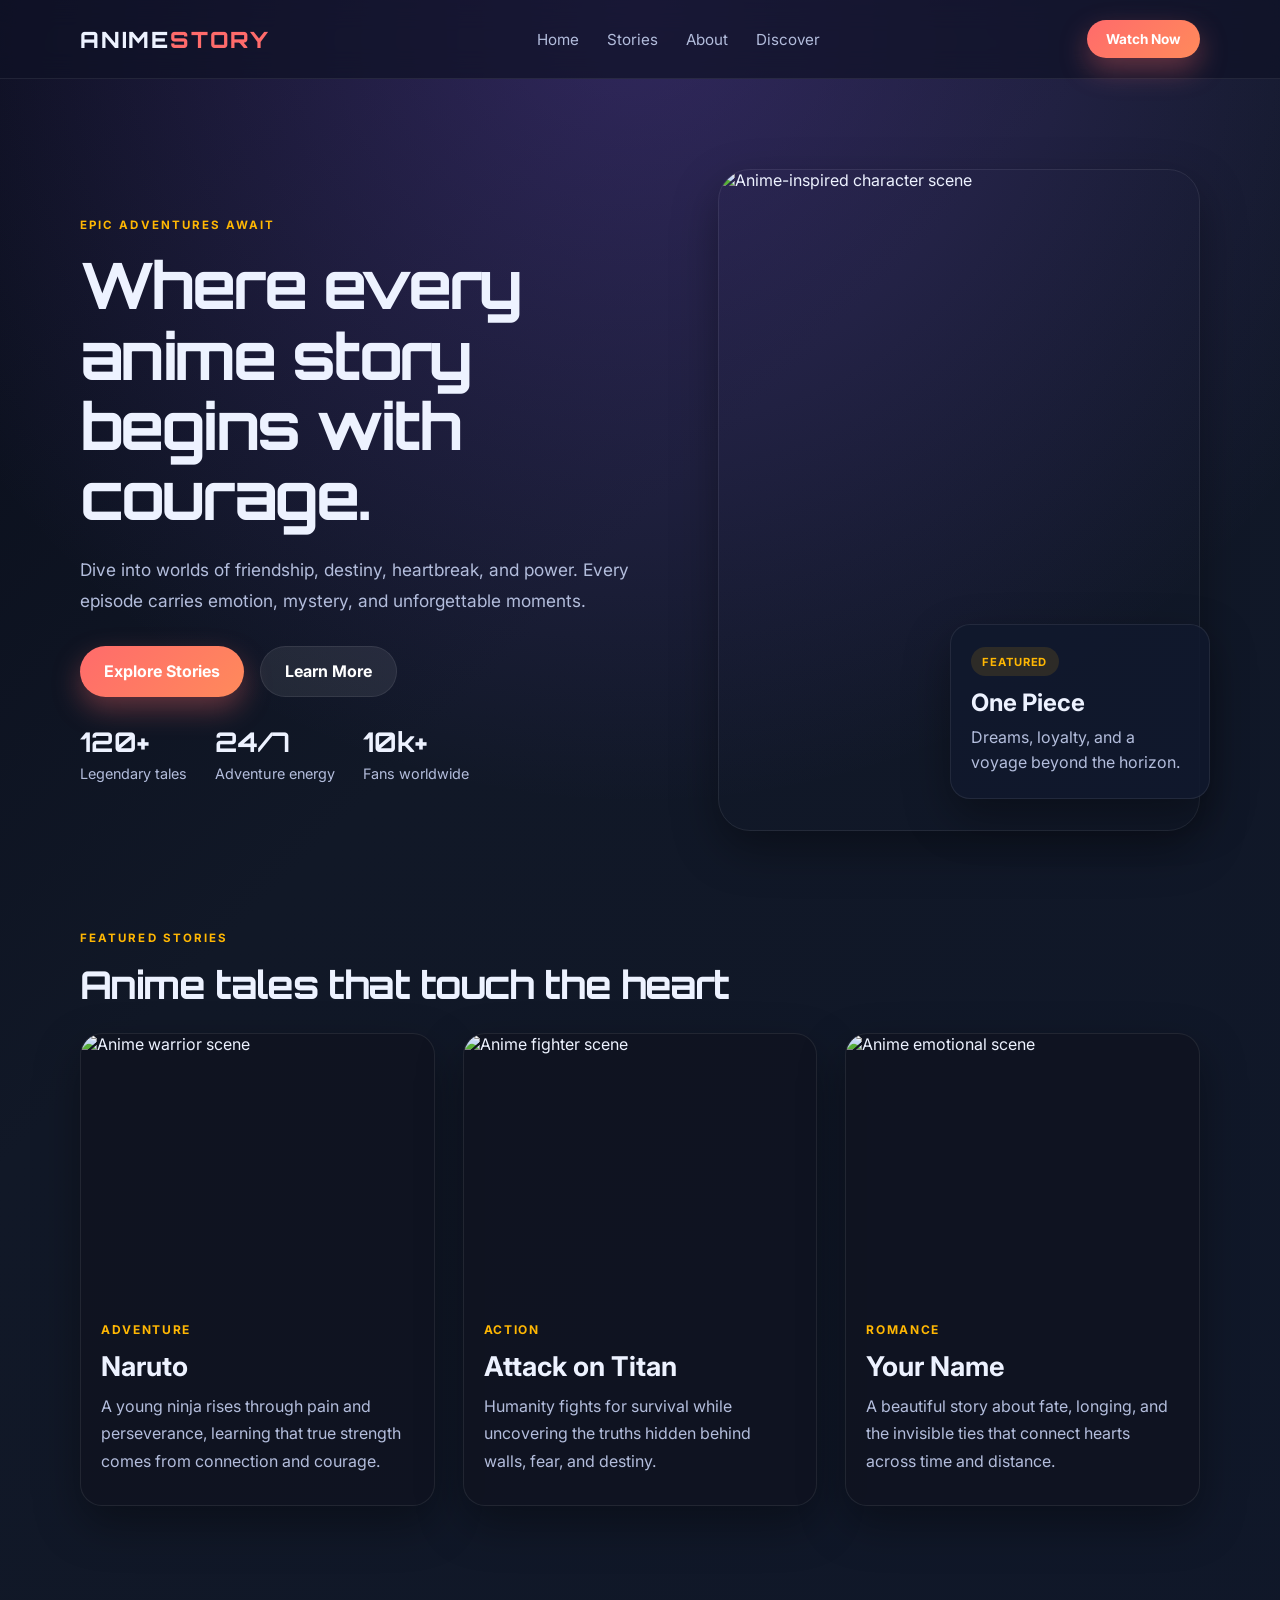
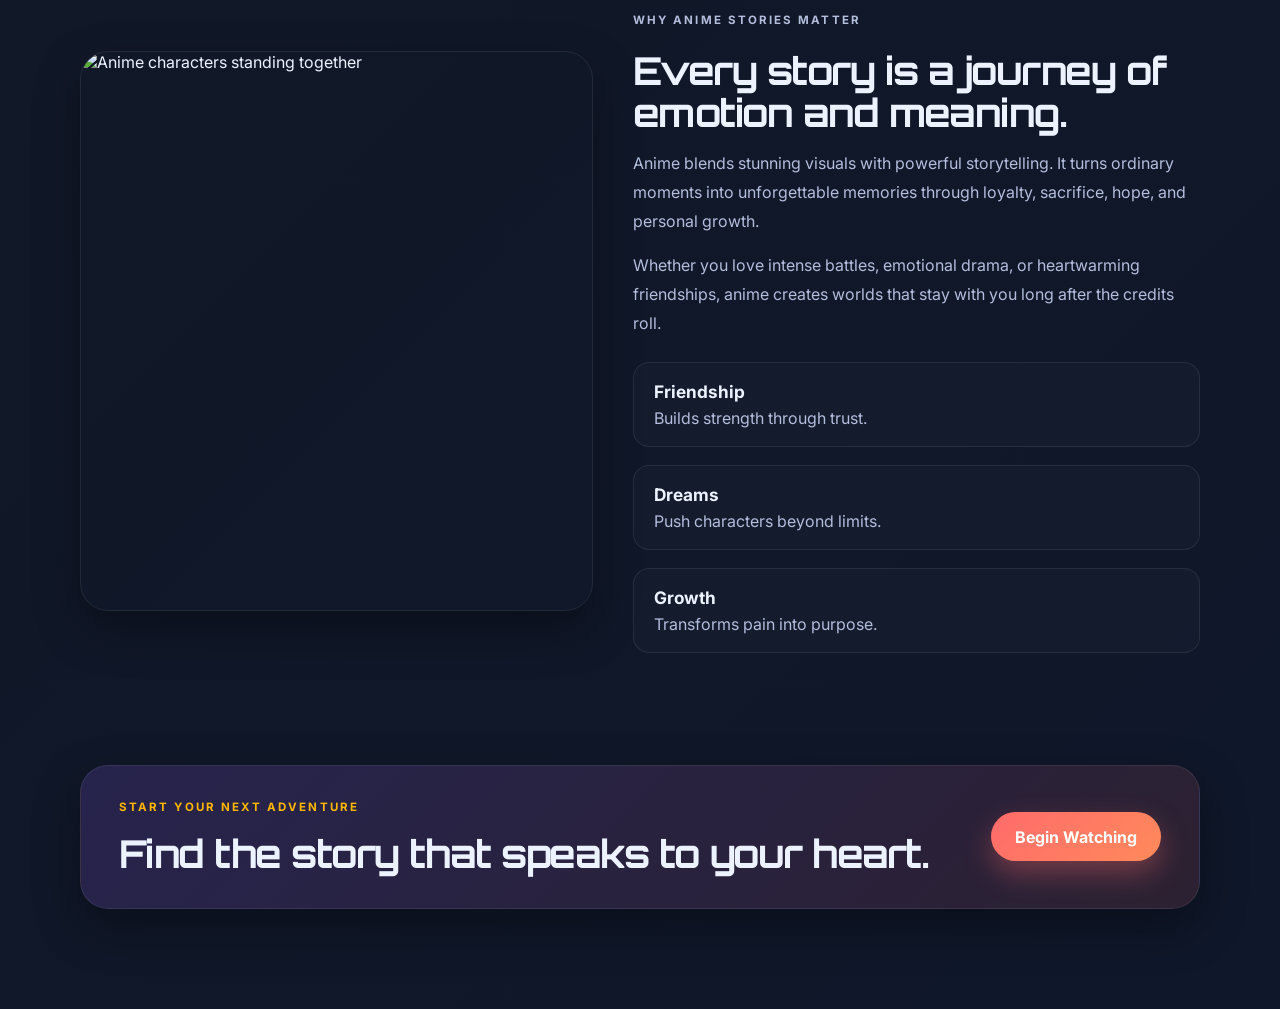
==== index.html @ 77575006 "anime website home-page" ====
<!DOCTYPE html>
<html lang="en">
  <head>
    <meta charset="UTF-8" />
    <meta name="viewport" content="width=device-width, initial-scale=1.0" />
    <title>Anime Story Home</title>
    <meta
      name="description"
      content="Anime Story is a home page celebrating legendary anime tales, unforgettable characters, and epic adventures."
    />
    <link rel="preconnect" href="https://fonts.googleapis.com" />
    <link rel="preconnect" href="https://fonts.gstatic.com" crossorigin />
    <link
      href="https://fonts.googleapis.com/css2?family=Orbitron:wght@500;700;800&family=Inter:wght@400;500;600;700&display=swap"
      rel="stylesheet"
    />
    <link rel="stylesheet" href="css/style.css" />
  </head>
  <body>
    <header class="topbar">
      <div class="container nav">
        <div class="logo">ANIME<span>STORY</span></div>
        <nav class="menu">
          <a href="#home">Home</a>
          <a href="#stories">Stories</a>
          <a href="#about">About</a>
          <a href="#discover">Discover</a>
        </nav>
        <a class="button button-small" href="#discover">Watch Now</a>
      </div>
    </header>

    <main>
      <section class="hero" id="home">
        <div class="container hero-content">
          <div class="hero-text">
            <p class="eyebrow">Epic adventures await</p>
            <h1>Where every anime story begins with courage.</h1>
            <p class="lead">
              Dive into worlds of friendship, destiny, heartbreak, and power.
              Every episode carries emotion, mystery, and unforgettable moments.
            </p>
            <div class="hero-actions">
              <a class="button" href="#stories">Explore Stories</a>
              <a class="button button-secondary" href="#about">Learn More</a>
            </div>
            <ul class="hero-stats">
              <li><strong>120+</strong><span>Legendary tales</span></li>
              <li><strong>24/7</strong><span>Adventure energy</span></li>
              <li><strong>10k+</strong><span>Fans worldwide</span></li>
            </ul>
          </div>

          <div class="hero-visual">
            <div class="image-card main-card">
              <img
                src="https://images.unsplash.com/photo-1542751371-adc38448a05e?auto=format&fit=crop&w=900&q=80"
                alt="Anime-inspired character scene"
              />
            </div>
            <div class="floating-card">
              <span class="tag">Featured</span>
              <h3>One Piece</h3>
              <p>Dreams, loyalty, and a voyage beyond the horizon.</p>
            </div>
          </div>
        </div>
      </section>

      <section class="stories" id="stories">
        <div class="container">
          <div class="section-heading">
            <p class="eyebrow">Featured stories</p>
            <h2>Anime tales that touch the heart</h2>
          </div>

          <div class="story-grid">
            <article class="story-card">
              <img
                src="https://images.unsplash.com/photo-1515879218367-8466d910aaa4?auto=format&fit=crop&w=800&q=80"
                alt="Anime warrior scene"
              />
              <div class="story-card-body">
                <span>Adventure</span>
                <h3>Naruto</h3>
                <p>
                  A young ninja rises through pain and perseverance, learning that
                  true strength comes from connection and courage.
                </p>
              </div>
            </article>

            <article class="story-card">
              <img
                src="https://images.unsplash.com/photo-1578301978693-85fa9c0320b9?auto=format&fit=crop&w=800&q=80"
                alt="Anime fighter scene"
              />
              <div class="story-card-body">
                <span>Action</span>
                <h3>Attack on Titan</h3>
                <p>
                  Humanity fights for survival while uncovering the truths hidden
                  behind walls, fear, and destiny.
                </p>
              </div>
            </article>

            <article class="story-card">
              <img
                src="https://images.unsplash.com/photo-1526379095098-d400fd0bf935?auto=format&fit=crop&w=800&q=80"
                alt="Anime emotional scene"
              />
              <div class="story-card-body">
                <span>Romance</span>
                <h3>Your Name</h3>
                <p>
                  A beautiful story about fate, longing, and the invisible ties
                  that connect hearts across time and distance.
                </p>
              </div>
            </article>
          </div>
        </div>
      </section>

      <section class="about" id="about">
        <div class="container about-grid">
          <div class="about-image">
            <img
              src="https://images.unsplash.com/photo-1531259683007-016a7b628fc3?auto=format&fit=crop&w=900&q=80"
              alt="Anime characters standing together"
            />
          </div>
          <div class="about-text">
            <p class="eyebrow">Why anime stories matter</p>
            <h2>Every story is a journey of emotion and meaning.</h2>
            <p>
              Anime blends stunning visuals with powerful storytelling. It turns
              ordinary moments into unforgettable memories through loyalty,
              sacrifice, hope, and personal growth.
            </p>
            <p>
              Whether you love intense battles, emotional drama, or heartwarming
              friendships, anime creates worlds that stay with you long after the
              credits roll.
            </p>
            <div class="mini-list">
              <div>
                <strong>Friendship</strong>
                <span>Builds strength through trust.</span>
              </div>
              <div>
                <strong>Dreams</strong>
                <span>Push characters beyond limits.</span>
              </div>
              <div>
                <strong>Growth</strong>
                <span>Transforms pain into purpose.</span>
              </div>
            </div>
          </div>
        </div>
      </section>

      <section class="discover" id="discover">
        <div class="container discover-box">
          <div>
            <p class="eyebrow">Start your next adventure</p>
            <h2>Find the story that speaks to your heart.</h2>
          </div>
          <a class="button" href="#home">Begin Watching</a>
        </div>
      </section>
    </main>
  </body>
</html>
---- css/style.css ----
:root {
  --bg: #0f1226;
  --bg-soft: #171d36;
  --panel: rgba(18, 24, 42, 0.8);
  --panel-strong: #1d2444;
  --card: #11182d;
  --text: #edf2ff;
  --muted: #b3bddc;
  --primary: #ff6b6b;
  --secondary: #8b5cf6;
  --accent: #ffb703;
  --line: rgba(255, 255, 255, 0.08);
  --shadow: 0 18px 45px rgba(0, 0, 0, 0.35);
}

* {
  box-sizing: border-box;
}

html {
  scroll-behavior: smooth;
}

body {
  margin: 0;
  font-family: "Inter", sans-serif;
  background:
    radial-gradient(circle at top, rgba(139, 92, 246, 0.28), transparent 30%),
    linear-gradient(135deg, #090d1a 0%, #111827 30%, #0f172a 100%);
  color: var(--text);
}

a {
  text-decoration: none;
}

img {
  display: block;
  width: 100%;
}

.container {
  width: min(1120px, calc(100% - 32px));
  margin: 0 auto;
}

.topbar {
  position: sticky;
  top: 0;
  z-index: 10;
  backdrop-filter: blur(14px);
  background: rgba(15, 18, 38, 0.7);
  border-bottom: 1px solid var(--line);
}

.nav {
  display: flex;
  align-items: center;
  justify-content: space-between;
  min-height: 78px;
  gap: 24px;
}

.logo {
  font-family: "Orbitron", sans-serif;
  font-size: 1.4rem;
  letter-spacing: 0.08em;
  font-weight: 800;
  color: var(--text);
}

.logo span {
  color: var(--primary);
}

.menu {
  display: flex;
  align-items: center;
  gap: 28px;
}

.menu a {
  color: var(--muted);
  font-size: 0.95rem;
  transition: color 0.2s ease;
}

.menu a:hover {
  color: var(--text);
}

.button {
  display: inline-flex;
  align-items: center;
  justify-content: center;
  padding: 0.9rem 1.5rem;
  border-radius: 999px;
  background: linear-gradient(135deg, var(--primary), #ff8a5b);
  color: white;
  font-weight: 700;
  box-shadow: 0 12px 28px rgba(255, 107, 107, 0.35);
  transition: transform 0.2s ease, box-shadow 0.2s ease;
}

.button:hover {
  transform: translateY(-2px);
  box-shadow: 0 18px 32px rgba(255, 107, 107, 0.4);
}

.button-small {
  padding: 0.7rem 1.2rem;
  font-size: 0.85rem;
}

.button-secondary {
  background: rgba(255, 255, 255, 0.08);
  border: 1px solid var(--line);
  box-shadow: none;
}

.hero {
  padding: 90px 0 48px;
}

.hero-content {
  display: grid;
  grid-template-columns: 1.1fr 0.9fr;
  align-items: center;
  gap: 48px;
}

.eyebrow {
  margin: 0 0 18px;
  text-transform: uppercase;
  letter-spacing: 0.18em;
  font-size: 0.72rem;
  color: var(--accent);
  font-weight: 700;
}

.hero-text h1,
.section-heading h2,
.about-text h2,
.discover-box h2 {
  font-family: "Orbitron", sans-serif;
  line-height: 1.1;
  letter-spacing: -0.04em;
}

.hero-text h1 {
  margin: 0;
  font-size: clamp(2.7rem, 5vw, 5rem);
}

.lead {
  margin: 22px 0 30px;
  color: var(--muted);
  font-size: 1.08rem;
  line-height: 1.8;
  max-width: 560px;
}

.hero-actions {
  display: flex;
  flex-wrap: wrap;
  gap: 16px;
  margin-bottom: 28px;
}

.hero-stats {
  list-style: none;
  display: flex;
  flex-wrap: wrap;
  gap: 28px;
  padding: 0;
  margin: 0;
}

.hero-stats li {
  display: flex;
  flex-direction: column;
  gap: 6px;
}

.hero-stats strong {
  font-size: 1.7rem;
  font-family: "Orbitron", sans-serif;
}

.hero-stats span {
  color: var(--muted);
  font-size: 0.9rem;
}

.hero-visual {
  position: relative;
  display: flex;
  justify-content: center;
  align-items: center;
}

.image-card {
  width: min(100%, 520px);
  border-radius: 32px;
  overflow: hidden;
  border: 1px solid var(--line);
  box-shadow: var(--shadow);
}

.image-card img {
  height: 660px;
  object-fit: cover;
}

.floating-card {
  position: absolute;
  right: -10px;
  bottom: 32px;
  width: min(260px, 70%);
  padding: 22px 20px;
  border-radius: 20px;
  background: rgba(17, 24, 45, 0.88);
  border: 1px solid var(--line);
  box-shadow: var(--shadow);
}

.tag {
  display: inline-block;
  margin-bottom: 12px;
  padding: 0.45rem 0.7rem;
  border-radius: 999px;
  background: rgba(255, 183, 3, 0.12);
  color: var(--accent);
  font-size: 0.7rem;
  font-weight: 700;
  letter-spacing: 0.08em;
  text-transform: uppercase;
}

.floating-card h3 {
  margin: 0 0 8px;
  font-size: 1.5rem;
}

.floating-card p {
  margin: 0;
  color: var(--muted);
  line-height: 1.6;
}

.stories,
.about {
  padding: 52px 0;
}

.section-heading {
  margin-bottom: 28px;
}

.section-heading h2,
.about-text h2,
.discover-box h2 {
  margin: 0;
  font-size: clamp(2rem, 3vw, 3rem);
}

.story-grid {
  display: grid;
  grid-template-columns: repeat(3, minmax(0, 1fr));
  gap: 28px;
}

.story-card {
  background: rgba(15, 19, 32, 0.8);
  border: 1px solid var(--line);
  border-radius: 22px;
  overflow: hidden;
  box-shadow: var(--shadow);
}

.story-card img {
  height: 260px;
  object-fit: cover;
}

.story-card-body {
  padding: 24px 20px 30px;
}

.story-card-body span {
  color: var(--accent);
  font-size: 0.75rem;
  font-weight: 700;
  letter-spacing: 0.14em;
  text-transform: uppercase;
}

.story-card-body h3 {
  margin: 12px 0 10px;
  font-size: 1.7rem;
}

.story-card-body p {
  margin: 0;
  color: var(--muted);
  line-height: 1.7;
}

.about-grid {
  display: grid;
  grid-template-columns: 0.95fr 1.05fr;
  gap: 40px;
  align-items: center;
}

.about-image img {
  height: 560px;
  object-fit: cover;
  border-radius: 28px;
  border: 1px solid var(--line);
  box-shadow: var(--shadow);
}

.about-text p {
  color: var(--muted);
  line-height: 1.8;
}

.mini-list {
  display: grid;
  gap: 18px;
  margin-top: 24px;
}

.mini-list div {
  padding: 18px 20px;
  background: rgba(255, 255, 255, 0.02);
  border: 1px solid var(--line);
  border-radius: 16px;
}

.mini-list strong {
  display: block;
  margin-bottom: 6px;
  font-size: 1.08rem;
}

.mini-list span {
  color: var(--muted);
}

.discover {
  padding: 60px 0 100px;
}

.discover-box {
  display: flex;
  align-items: center;
  justify-content: space-between;
  gap: 20px;
  padding: 34px 38px;
  background: linear-gradient(135deg, rgba(139, 92, 246, 0.18), rgba(255, 107, 107, 0.12));
  border: 1px solid var(--line);
  border-radius: 28px;
  box-shadow: var(--shadow);
}

@media (max-width: 900px) {
  .hero-content,
  .about-grid,
  .story-grid {
    grid-template-columns: 1fr;
  }

  .story-grid {
    gap: 22px;
  }

  .hero {
    padding-top: 64px;
  }

  .hero-visual {
    order: -1;
  }

  .discover-box {
    flex-direction: column;
    align-items: flex-start;
  }
}

@media (max-width: 640px) {
  .nav {
    flex-wrap: wrap;
    justify-content: center;
    padding: 18px 0;
  }

  .menu {
    width: 100%;
    justify-content: center;
    flex-wrap: wrap;
    gap: 12px 18px;
  }

  .hero-actions {
    flex-direction: column;
    align-items: flex-start;
  }

  .image-card img {
    height: 420px;
  }

  .floating-card {
    position: static;
    margin-top: 16px;
    width: 100%;
  }

  .discover-box {
    padding: 28px 22px;
  }
}
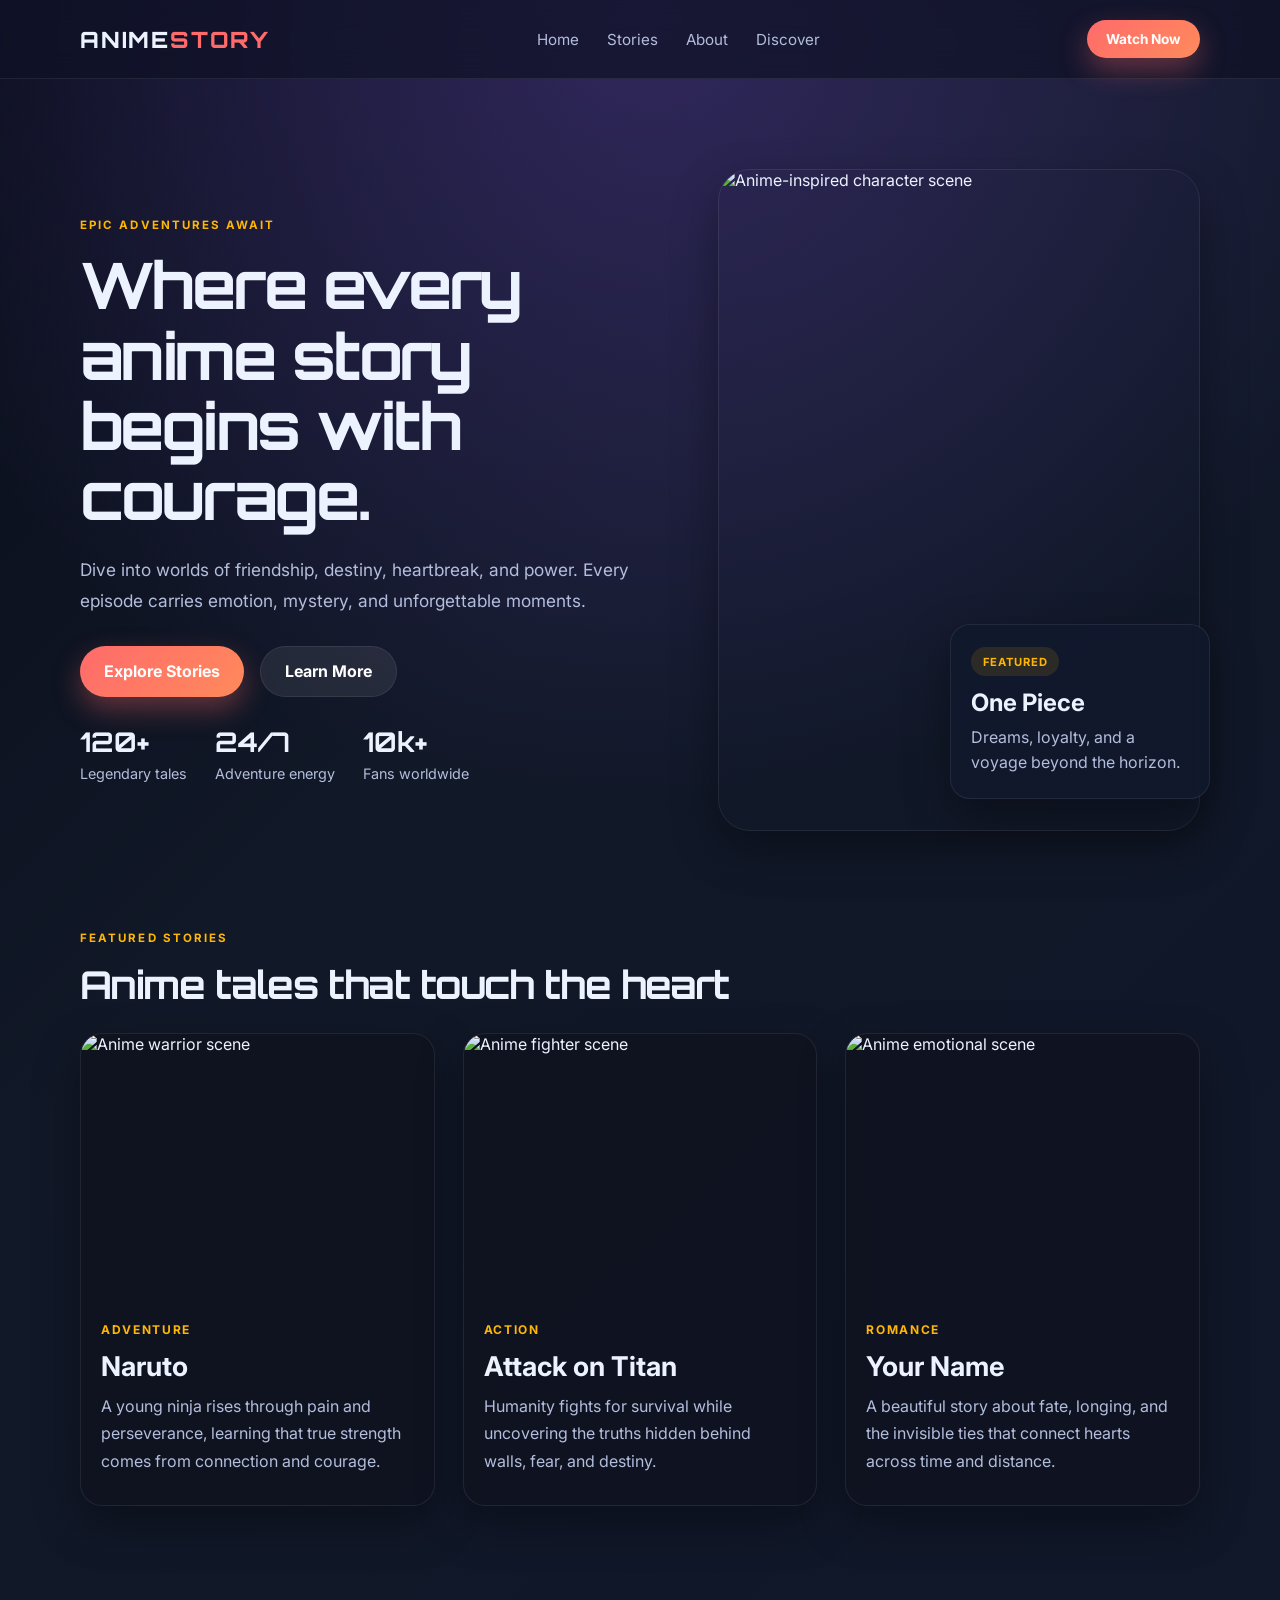
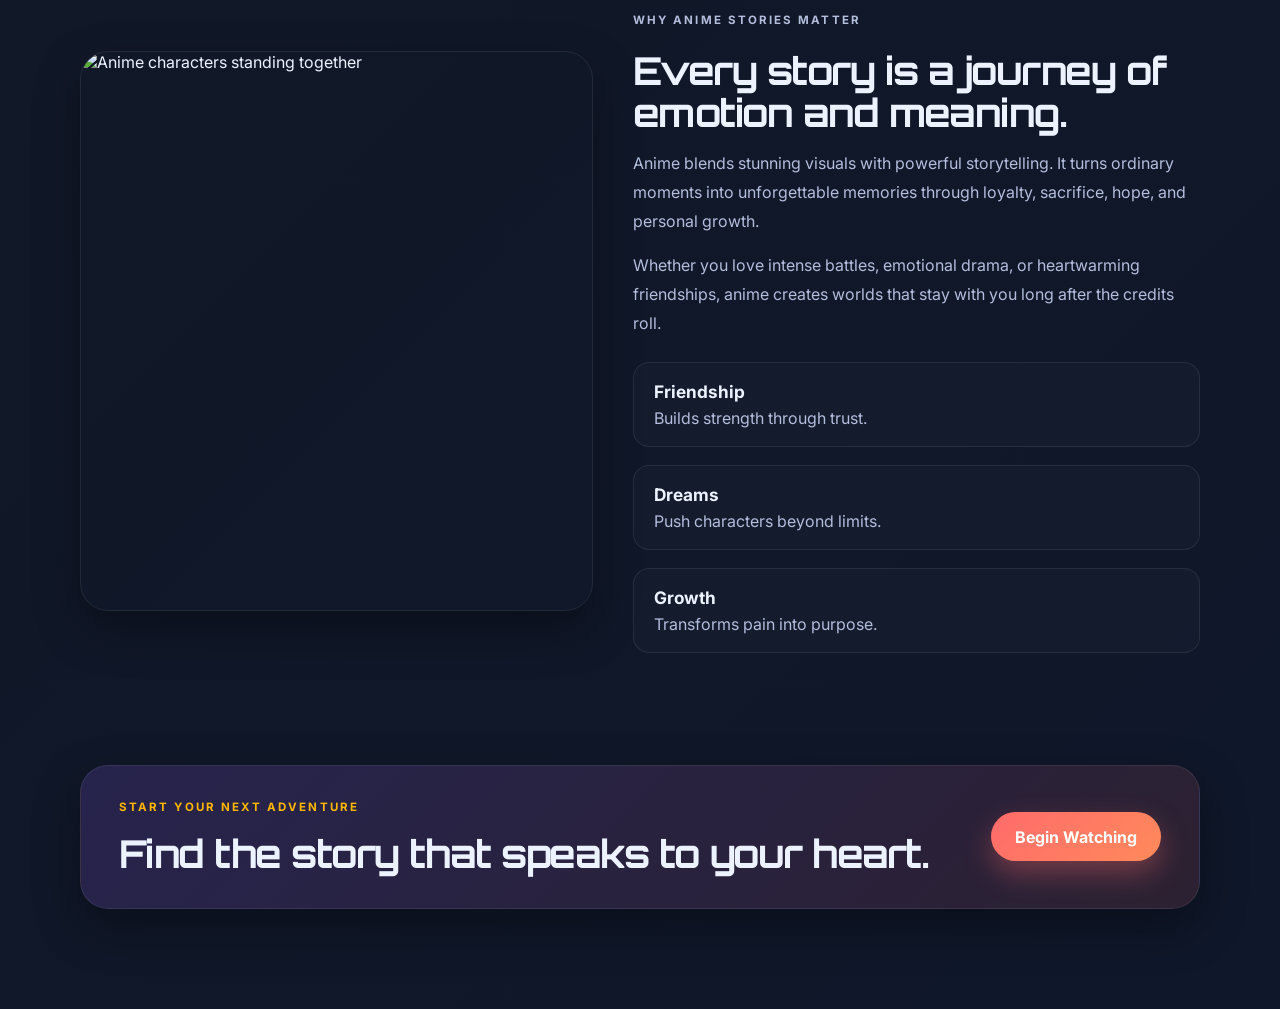
==== commit 56f80722: "anime website have animatio and active" ====
--- a/index.html
+++ b/index.html
@@ -15,6 +15,7 @@
       rel="stylesheet"
     />
     <link rel="stylesheet" href="css/style.css" />
+    <script src="js/script.js" defer></script>
   </head>
   <body>
     <header class="topbar">
--- a/css/style.css
+++ b/css/style.css
@@ -28,10 +28,24 @@
     radial-gradient(circle at top, rgba(139, 92, 246, 0.28), transparent 30%),
     linear-gradient(135deg, #090d1a 0%, #111827 30%, #0f172a 100%);
   color: var(--text);
+  animation: backgroundShift 12s ease-in-out infinite alternate;
+}
+
+@keyframes backgroundShift {
+  0% {
+    background-position: 0% 50%;
+  }
+  100% {
+    background-position: 100% 50%;
+  }
 }
 
 a {
   text-decoration: none;
+}
+
+a:active {
+  transform: scale(0.98);
 }
 
 img {
@@ -80,13 +94,39 @@
 }
 
 .menu a {
+  position: relative;
   color: var(--muted);
   font-size: 0.95rem;
-  transition: color 0.2s ease;
-}
-
-.menu a:hover {
+  transition: color 0.2s ease, transform 0.2s ease;
+}
+
+.menu a::after {
+  content: "";
+  position: absolute;
+  left: 0;
+  bottom: -8px;
+  width: 100%;
+  height: 2px;
+  border-radius: 999px;
+  background: linear-gradient(90deg, var(--accent), var(--primary));
+  transform: scaleX(0);
+  transform-origin: left;
+  transition: transform 0.25s ease;
+}
+
+.menu a:hover,
+.menu a:focus-visible,
+.menu a:active,
+.menu a.active {
   color: var(--text);
+  transform: translateY(-1px);
+}
+
+.menu a:hover::after,
+.menu a:focus-visible::after,
+.menu a:active::after,
+.menu a.active::after {
+  transform: scaleX(1);
 }
 
 .button {
@@ -99,12 +139,29 @@
   color: white;
   font-weight: 700;
   box-shadow: 0 12px 28px rgba(255, 107, 107, 0.35);
-  transition: transform 0.2s ease, box-shadow 0.2s ease;
-}
-
-.button:hover {
-  transform: translateY(-2px);
+  transition: transform 0.2s ease, box-shadow 0.2s ease, filter 0.2s ease;
+  animation: pulseButton 2.5s ease-in-out infinite;
+}
+
+.button:hover,
+.button:focus-visible {
+  transform: translateY(-3px) scale(1.02);
   box-shadow: 0 18px 32px rgba(255, 107, 107, 0.4);
+  filter: brightness(1.06);
+}
+
+.button:active {
+  transform: translateY(0) scale(0.98);
+}
+
+@keyframes pulseButton {
+  0%,
+  100% {
+    box-shadow: 0 12px 28px rgba(255, 107, 107, 0.35);
+  }
+  50% {
+    box-shadow: 0 16px 34px rgba(139, 92, 246, 0.4);
+  }
 }
 
 .button-small {
@@ -150,6 +207,18 @@
 .hero-text h1 {
   margin: 0;
   font-size: clamp(2.7rem, 5vw, 5rem);
+  animation: slideUp 0.9s ease both;
+}
+
+@keyframes slideUp {
+  from {
+    opacity: 0;
+    transform: translateY(26px);
+  }
+  to {
+    opacity: 1;
+    transform: translateY(0);
+  }
 }
 
 .lead {
@@ -158,6 +227,7 @@
   font-size: 1.08rem;
   line-height: 1.8;
   max-width: 560px;
+  animation: slideUp 1.1s ease 0.1s both;
 }
 
 .hero-actions {
@@ -197,6 +267,18 @@
   display: flex;
   justify-content: center;
   align-items: center;
+  animation: floatIn 1.2s ease both;
+}
+
+@keyframes floatIn {
+  from {
+    opacity: 0;
+    transform: translateY(30px) scale(0.97);
+  }
+  to {
+    opacity: 1;
+    transform: translateY(0) scale(1);
+  }
 }
 
 .image-card {
@@ -205,6 +287,17 @@
   overflow: hidden;
   border: 1px solid var(--line);
   box-shadow: var(--shadow);
+  animation: cardFloat 4.5s ease-in-out infinite;
+}
+
+@keyframes cardFloat {
+  0%,
+  100% {
+    transform: translateY(0px);
+  }
+  50% {
+    transform: translateY(-10px);
+  }
 }
 
 .image-card img {
@@ -222,6 +315,17 @@
   background: rgba(17, 24, 45, 0.88);
   border: 1px solid var(--line);
   box-shadow: var(--shadow);
+  animation: floatCard 3.8s ease-in-out infinite;
+}
+
+@keyframes floatCard {
+  0%,
+  100% {
+    transform: translateY(0px);
+  }
+  50% {
+    transform: translateY(-12px);
+  }
 }
 
 .tag {
@@ -276,6 +380,34 @@
   border-radius: 22px;
   overflow: hidden;
   box-shadow: var(--shadow);
+  transition: transform 0.28s ease, box-shadow 0.28s ease, border-color 0.28s ease;
+  animation: fadeInCard 0.9s ease both;
+}
+
+.story-card:nth-child(2) {
+  animation-delay: 0.15s;
+}
+
+.story-card:nth-child(3) {
+  animation-delay: 0.3s;
+}
+
+@keyframes fadeInCard {
+  from {
+    opacity: 0;
+    transform: translateY(18px);
+  }
+  to {
+    opacity: 1;
+    transform: translateY(0);
+  }
+}
+
+.story-card:hover,
+.story-card:focus-within {
+  transform: translateY(-8px) scale(1.01);
+  border-color: rgba(255, 183, 3, 0.5);
+  box-shadow: 0 22px 38px rgba(0, 0, 0, 0.35);
 }
 
 .story-card img {
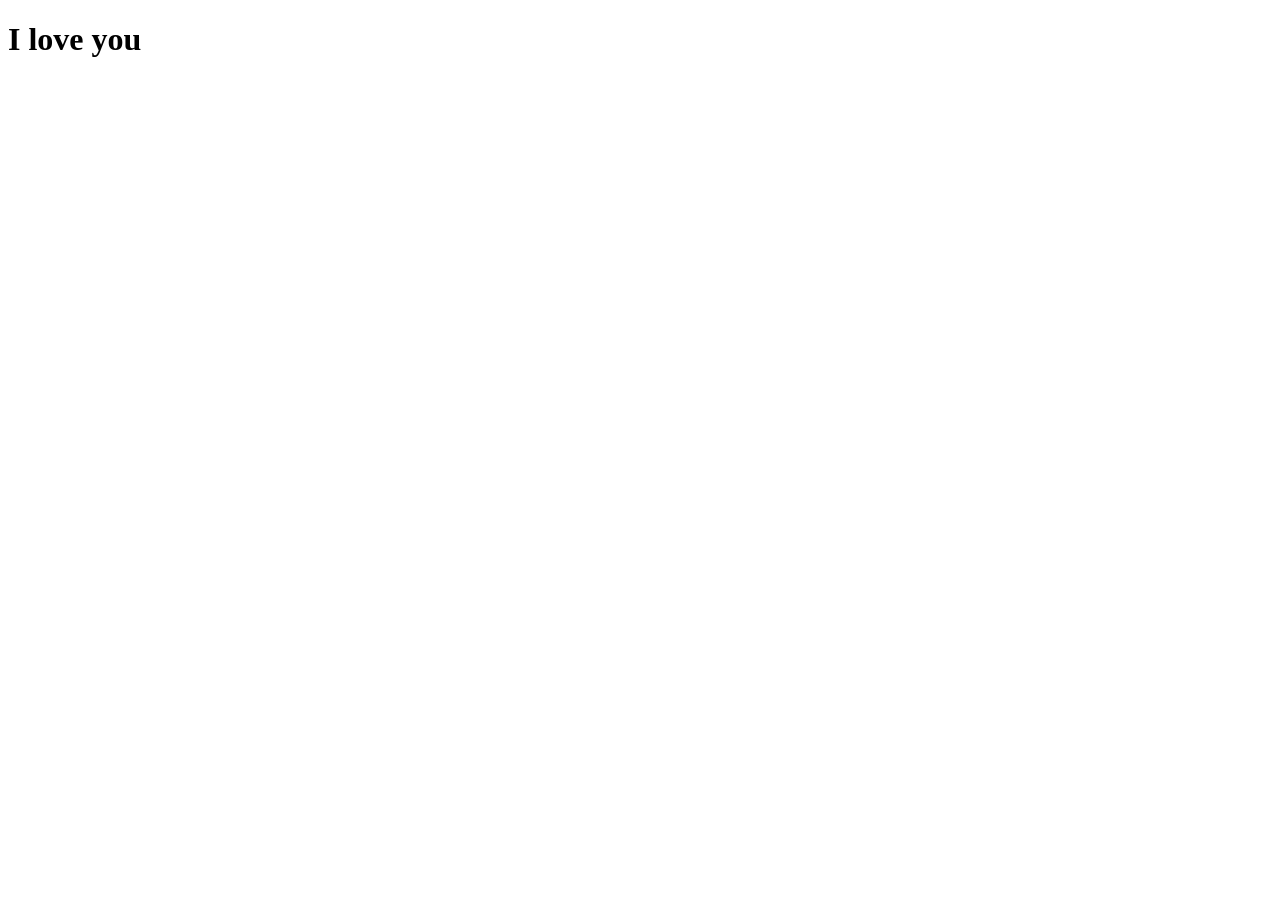
==== commit 20280270: "update home page" ====
--- a/index.html
+++ b/index.html
@@ -1,177 +1,11 @@
 <!DOCTYPE html>
 <html lang="en">
-  <head>
-    <meta charset="UTF-8" />
-    <meta name="viewport" content="width=device-width, initial-scale=1.0" />
-    <title>Anime Story Home</title>
-    <meta
-      name="description"
-      content="Anime Story is a home page celebrating legendary anime tales, unforgettable characters, and epic adventures."
-    />
-    <link rel="preconnect" href="https://fonts.googleapis.com" />
-    <link rel="preconnect" href="https://fonts.gstatic.com" crossorigin />
-    <link
-      href="https://fonts.googleapis.com/css2?family=Orbitron:wght@500;700;800&family=Inter:wght@400;500;600;700&display=swap"
-      rel="stylesheet"
-    />
-    <link rel="stylesheet" href="css/style.css" />
-    <script src="js/script.js" defer></script>
-  </head>
-  <body>
-    <header class="topbar">
-      <div class="container nav">
-        <div class="logo">ANIME<span>STORY</span></div>
-        <nav class="menu">
-          <a href="#home">Home</a>
-          <a href="#stories">Stories</a>
-          <a href="#about">About</a>
-          <a href="#discover">Discover</a>
-        </nav>
-        <a class="button button-small" href="#discover">Watch Now</a>
-      </div>
-    </header>
-
-    <main>
-      <section class="hero" id="home">
-        <div class="container hero-content">
-          <div class="hero-text">
-            <p class="eyebrow">Epic adventures await</p>
-            <h1>Where every anime story begins with courage.</h1>
-            <p class="lead">
-              Dive into worlds of friendship, destiny, heartbreak, and power.
-              Every episode carries emotion, mystery, and unforgettable moments.
-            </p>
-            <div class="hero-actions">
-              <a class="button" href="#stories">Explore Stories</a>
-              <a class="button button-secondary" href="#about">Learn More</a>
-            </div>
-            <ul class="hero-stats">
-              <li><strong>120+</strong><span>Legendary tales</span></li>
-              <li><strong>24/7</strong><span>Adventure energy</span></li>
-              <li><strong>10k+</strong><span>Fans worldwide</span></li>
-            </ul>
-          </div>
-
-          <div class="hero-visual">
-            <div class="image-card main-card">
-              <img
-                src="https://images.unsplash.com/photo-1542751371-adc38448a05e?auto=format&fit=crop&w=900&q=80"
-                alt="Anime-inspired character scene"
-              />
-            </div>
-            <div class="floating-card">
-              <span class="tag">Featured</span>
-              <h3>One Piece</h3>
-              <p>Dreams, loyalty, and a voyage beyond the horizon.</p>
-            </div>
-          </div>
-        </div>
-      </section>
-
-      <section class="stories" id="stories">
-        <div class="container">
-          <div class="section-heading">
-            <p class="eyebrow">Featured stories</p>
-            <h2>Anime tales that touch the heart</h2>
-          </div>
-
-          <div class="story-grid">
-            <article class="story-card">
-              <img
-                src="https://images.unsplash.com/photo-1515879218367-8466d910aaa4?auto=format&fit=crop&w=800&q=80"
-                alt="Anime warrior scene"
-              />
-              <div class="story-card-body">
-                <span>Adventure</span>
-                <h3>Naruto</h3>
-                <p>
-                  A young ninja rises through pain and perseverance, learning that
-                  true strength comes from connection and courage.
-                </p>
-              </div>
-            </article>
-
-            <article class="story-card">
-              <img
-                src="https://images.unsplash.com/photo-1578301978693-85fa9c0320b9?auto=format&fit=crop&w=800&q=80"
-                alt="Anime fighter scene"
-              />
-              <div class="story-card-body">
-                <span>Action</span>
-                <h3>Attack on Titan</h3>
-                <p>
-                  Humanity fights for survival while uncovering the truths hidden
-                  behind walls, fear, and destiny.
-                </p>
-              </div>
-            </article>
-
-            <article class="story-card">
-              <img
-                src="https://images.unsplash.com/photo-1526379095098-d400fd0bf935?auto=format&fit=crop&w=800&q=80"
-                alt="Anime emotional scene"
-              />
-              <div class="story-card-body">
-                <span>Romance</span>
-                <h3>Your Name</h3>
-                <p>
-                  A beautiful story about fate, longing, and the invisible ties
-                  that connect hearts across time and distance.
-                </p>
-              </div>
-            </article>
-          </div>
-        </div>
-      </section>
-
-      <section class="about" id="about">
-        <div class="container about-grid">
-          <div class="about-image">
-            <img
-              src="https://images.unsplash.com/photo-1531259683007-016a7b628fc3?auto=format&fit=crop&w=900&q=80"
-              alt="Anime characters standing together"
-            />
-          </div>
-          <div class="about-text">
-            <p class="eyebrow">Why anime stories matter</p>
-            <h2>Every story is a journey of emotion and meaning.</h2>
-            <p>
-              Anime blends stunning visuals with powerful storytelling. It turns
-              ordinary moments into unforgettable memories through loyalty,
-              sacrifice, hope, and personal growth.
-            </p>
-            <p>
-              Whether you love intense battles, emotional drama, or heartwarming
-              friendships, anime creates worlds that stay with you long after the
-              credits roll.
-            </p>
-            <div class="mini-list">
-              <div>
-                <strong>Friendship</strong>
-                <span>Builds strength through trust.</span>
-              </div>
-              <div>
-                <strong>Dreams</strong>
-                <span>Push characters beyond limits.</span>
-              </div>
-              <div>
-                <strong>Growth</strong>
-                <span>Transforms pain into purpose.</span>
-              </div>
-            </div>
-          </div>
-        </div>
-      </section>
-
-      <section class="discover" id="discover">
-        <div class="container discover-box">
-          <div>
-            <p class="eyebrow">Start your next adventure</p>
-            <h2>Find the story that speaks to your heart.</h2>
-          </div>
-          <a class="button" href="#home">Begin Watching</a>
-        </div>
-      </section>
-    </main>
-  </body>
-</html>
+<head>
+    <meta charset="UTF-8">
+    <meta name="viewport" content="width=device-width, initial-scale=1.0">
+    <title>Document</title>
+</head>
+<body>
+    <h1>I love you</h1>
+</body>
+</html>
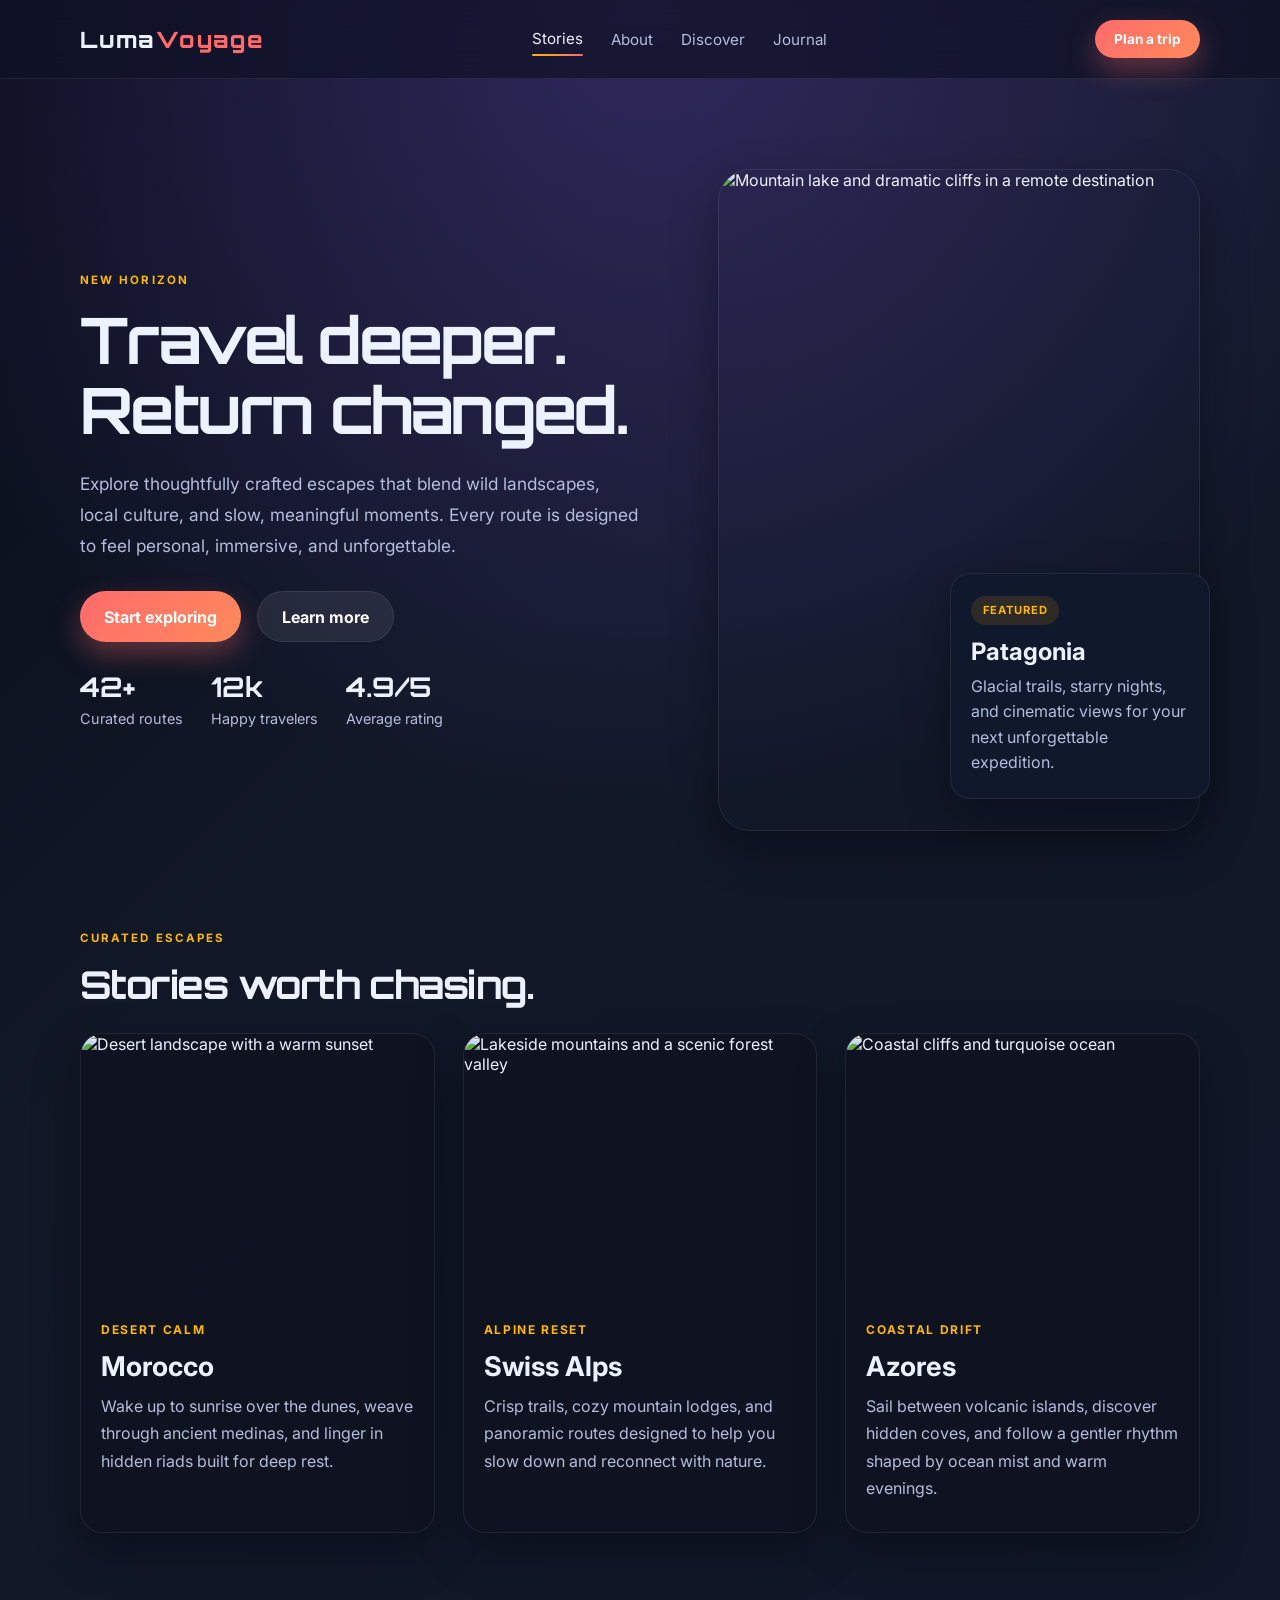
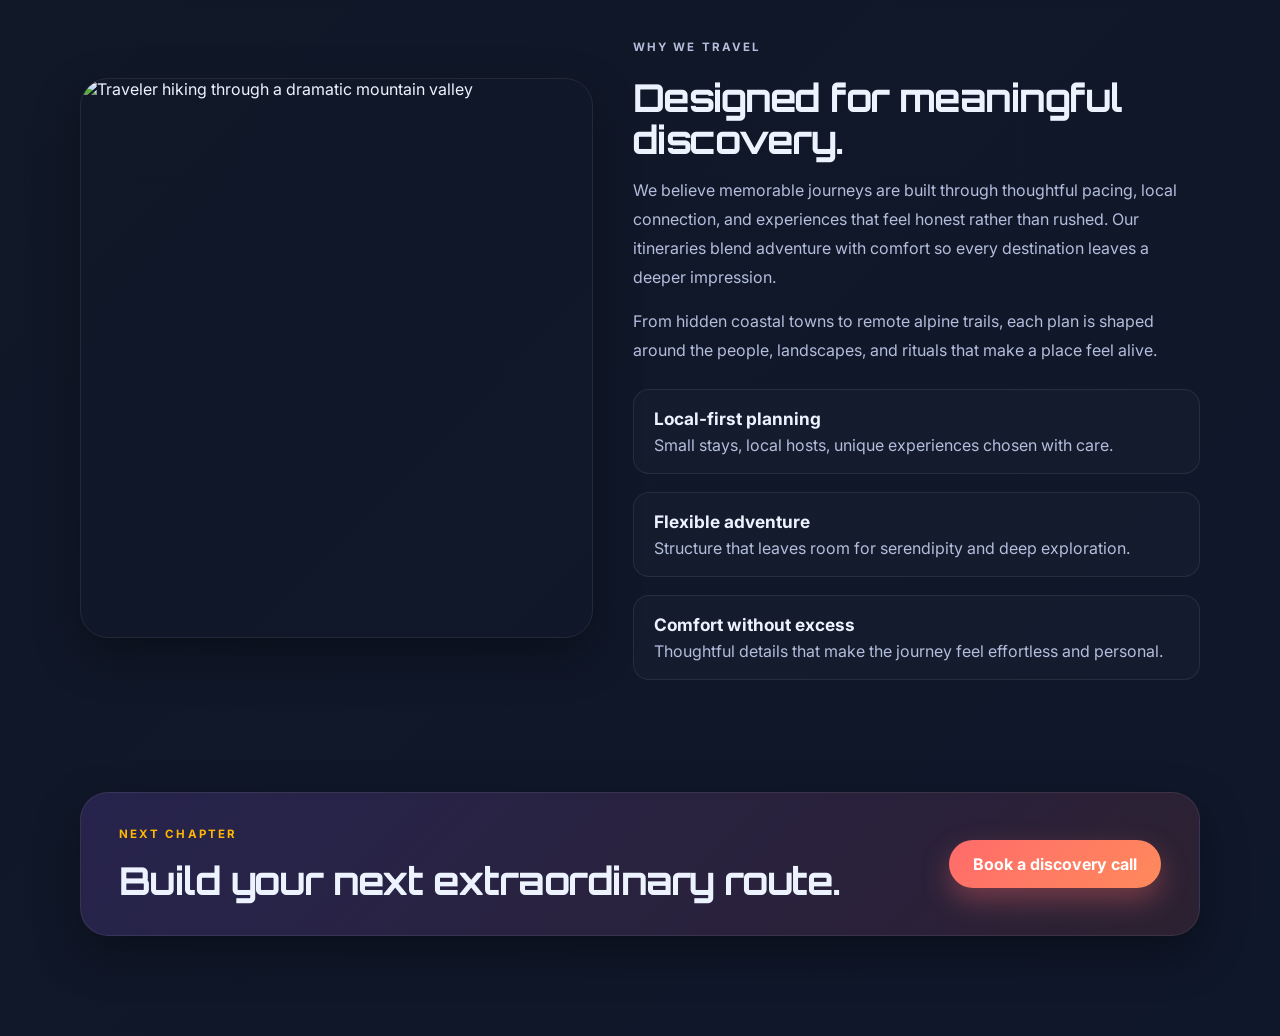
==== commit cc7347f6: "update website" ====
--- a/index.html
+++ b/index.html
@@ -1,11 +1,197 @@
 <!DOCTYPE html>
 <html lang="en">
-<head>
-    <meta charset="UTF-8">
-    <meta name="viewport" content="width=device-width, initial-scale=1.0">
-    <title>Document</title>
-</head>
-<body>
-    <h1>I love you</h1>
-</body>
-</html>+  <head>
+    <meta charset="UTF-8" />
+    <meta name="viewport" content="width=device-width, initial-scale=1.0" />
+    <title>LumaVoyage | Story-Led Travel</title>
+    <meta
+      name="description"
+      content="Discover immersive journeys, hidden landscapes, and meaningful travel stories designed for modern explorers."
+    />
+    <link rel="preconnect" href="https://fonts.googleapis.com" />
+    <link rel="preconnect" href="https://fonts.gstatic.com" crossorigin />
+    <link
+      href="https://fonts.googleapis.com/css2?family=Inter:wght@400;500;600;700;800;900&family=Orbitron:wght@500;700;800;900&display=swap"
+      rel="stylesheet"
+    />
+    <link rel="stylesheet" href="css/style.css" />
+  </head>
+  <body>
+    <header class="topbar">
+      <div class="container nav">
+        <a href="#top" class="logo" aria-label="LumaVoyage home">Luma<span>Voyage</span></a>
+
+        <nav class="menu" aria-label="Main navigation">
+          <a href="#stories" class="active">Stories</a>
+          <a href="#about">About</a>
+          <a href="#discover">Discover</a>
+          <a href="#journal">Journal</a>
+        </nav>
+
+        <a href="#discover" class="button button-small">Plan a trip</a>
+      </div>
+    </header>
+    
+    <main id="top">
+      <section class="hero">
+        <div class="container hero-content">
+          <div class="hero-text">
+            <p class="eyebrow">New horizon</p>
+            <h1>Travel deeper. Return changed.</h1>
+            <p class="lead">
+              Explore thoughtfully crafted escapes that blend wild landscapes,
+              local culture, and slow, meaningful moments. Every route is designed
+              to feel personal, immersive, and unforgettable.
+            </p>
+
+            <div class="hero-actions">
+              <a href="#discover" class="button">Start exploring</a>
+              <a href="#about" class="button button-secondary">Learn more</a>
+            </div>
+
+            <ul class="hero-stats" aria-label="Travel highlights">
+              <li>
+                <strong>42+</strong>
+                <span>Curated routes</span>
+              </li>
+              <li>
+                <strong>12k</strong>
+                <span>Happy travelers</span>
+              </li>
+              <li>
+                <strong>4.9/5</strong>
+                <span>Average rating</span>
+              </li>
+            </ul>
+          </div>
+
+          <div class="hero-visual" aria-label="Featured destination image">
+            <div class="image-card">
+              <img
+                src="https://images.unsplash.com/photo-1501785888041-af3ef285b470?auto=format&fit=crop&w=900&q=80"
+                alt="Mountain lake and dramatic cliffs in a remote destination"
+              />
+            </div>
+
+            <div class="floating-card">
+              <span class="tag">Featured</span>
+              <h3>Patagonia</h3>
+              <p>Glacial trails, starry nights, and cinematic views for your next unforgettable expedition.</p>
+            </div>
+          </div>
+        </div>
+      </section>
+
+      <section class="stories" id="stories">
+        <div class="container">
+          <div class="section-heading">
+            <p class="eyebrow">Curated escapes</p>
+            <h2>Stories worth chasing.</h2>
+          </div>
+
+          <div class="story-grid">
+            <article class="story-card">
+              <img
+                src="https://images.unsplash.com/photo-1500530855697-b586d89ba3ee?auto=format&fit=crop&w=900&q=80"
+                alt="Desert landscape with a warm sunset"
+              />
+              <div class="story-card-body">
+                <span>Desert calm</span>
+                <h3>Morocco</h3>
+                <p>
+                  Wake up to sunrise over the dunes, weave through ancient medinas,
+                  and linger in hidden riads built for deep rest.
+                </p>
+              </div>
+            </article>
+
+            <article class="story-card">
+              <img
+                src="https://images.unsplash.com/photo-1493246507139-91e8fad9978e?auto=format&fit=crop&w=900&q=80"
+                alt="Lakeside mountains and a scenic forest valley"
+              />
+              <div class="story-card-body">
+                <span>Alpine reset</span>
+                <h3>Swiss Alps</h3>
+                <p>
+                  Crisp trails, cozy mountain lodges, and panoramic routes designed
+                  to help you slow down and reconnect with nature.
+                </p>
+              </div>
+            </article>
+
+            <article class="story-card">
+              <img
+                src="https://images.unsplash.com/photo-1527631746610-bca00a040d60?auto=format&fit=crop&w=900&q=80"
+                alt="Coastal cliffs and turquoise ocean"
+              />
+              <div class="story-card-body">
+                <span>Coastal drift</span>
+                <h3>Azores</h3>
+                <p>
+                  Sail between volcanic islands, discover hidden coves, and follow a
+                  gentler rhythm shaped by ocean mist and warm evenings.
+                </p>
+              </div>
+            </article>
+          </div>
+        </div>
+      </section>
+
+      <section class="about" id="about">
+        <div class="container about-grid">
+          <div class="about-image">
+            <img
+              src="https://images.unsplash.com/photo-1516483638261-f4dbaf036963?auto=format&fit=crop&w=900&q=80"
+              alt="Traveler hiking through a dramatic mountain valley"
+            />
+          </div>
+
+          <div class="about-text">
+            <p class="eyebrow">Why we travel</p>
+            <h2>Designed for meaningful discovery.</h2>
+            <p>
+              We believe memorable journeys are built through thoughtful pacing,
+              local connection, and experiences that feel honest rather than rushed.
+              Our itineraries blend adventure with comfort so every destination leaves
+              a deeper impression.
+            </p>
+            <p>
+              From hidden coastal towns to remote alpine trails, each plan is shaped
+              around the people, landscapes, and rituals that make a place feel alive.
+            </p>
+
+            <div class="mini-list" aria-label="Travel principles">
+              <div>
+                <strong>Local-first planning</strong>
+                <span>Small stays, local hosts, unique experiences chosen with care.</span>
+              </div>
+              <div>
+                <strong>Flexible adventure</strong>
+                <span>Structure that leaves room for serendipity and deep exploration.</span>
+              </div>
+              <div>
+                <strong>Comfort without excess</strong>
+                <span>Thoughtful details that make the journey feel effortless and personal.</span>
+              </div>
+            </div>
+          </div>
+        </div>
+      </section>
+
+      <section class="discover" id="discover">
+        <div class="container">
+          <div class="discover-box">
+            <div>
+              <p class="eyebrow">Next chapter</p>
+              <h2>Build your next extraordinary route.</h2>
+            </div>
+            <a href="#top" class="button">Book a discovery call</a>
+          </div>
+        </div>
+      </section>
+    </main>
+
+    <script src="js/script.js"></script>
+  </body>
+</html>
--- a/css/style.css
+++ b/css/style.css
@@ -0,0 +1,557 @@
+:root {
+  --bg: #0f1226;
+  --bg-soft: #171d36;
+  --panel: rgba(18, 24, 42, 0.8);
+  --panel-strong: #1d2444;
+  --card: #11182d;
+  --text: #edf2ff;
+  --muted: #b3bddc;
+  --primary: #ff6b6b;
+  --secondary: #8b5cf6;
+  --accent: #ffb703;
+  --line: rgba(255, 255, 255, 0.08);
+  --shadow: 0 18px 45px rgba(0, 0, 0, 0.35);
+}
+
+* {
+  box-sizing: border-box;
+}
+
+html {
+  scroll-behavior: smooth;
+}
+
+body {
+  margin: 0;
+  font-family: "Inter", sans-serif;
+  background:
+    radial-gradient(circle at top, rgba(139, 92, 246, 0.28), transparent 30%),
+    linear-gradient(135deg, #090d1a 0%, #111827 30%, #0f172a 100%);
+  color: var(--text);
+  animation: backgroundShift 12s ease-in-out infinite alternate;
+}
+
+@keyframes backgroundShift {
+  0% {
+    background-position: 0% 50%;
+  }
+  100% {
+    background-position: 100% 50%;
+  }
+}
+
+a {
+  text-decoration: none;
+}
+
+a:active {
+  transform: scale(0.98);
+}
+
+img {
+  display: block;
+  width: 100%;
+}
+
+.container {
+  width: min(1120px, calc(100% - 32px));
+  margin: 0 auto;
+}
+
+.topbar {
+  position: sticky;
+  top: 0;
+  z-index: 10;
+  backdrop-filter: blur(14px);
+  background: rgba(15, 18, 38, 0.7);
+  border-bottom: 1px solid var(--line);
+}
+
+.nav {
+  display: flex;
+  align-items: center;
+  justify-content: space-between;
+  min-height: 78px;
+  gap: 24px;
+}
+
+.logo {
+  font-family: "Orbitron", sans-serif;
+  font-size: 1.4rem;
+  letter-spacing: 0.08em;
+  font-weight: 800;
+  color: var(--text);
+}
+
+.logo span {
+  color: var(--primary);
+}
+
+.menu {
+  display: flex;
+  align-items: center;
+  gap: 28px;
+}
+
+.menu a {
+  position: relative;
+  color: var(--muted);
+  font-size: 0.95rem;
+  transition: color 0.2s ease, transform 0.2s ease;
+}
+
+.menu a::after {
+  content: "";
+  position: absolute;
+  left: 0;
+  bottom: -8px;
+  width: 100%;
+  height: 2px;
+  border-radius: 999px;
+  background: linear-gradient(90deg, var(--accent), var(--primary));
+  transform: scaleX(0);
+  transform-origin: left;
+  transition: transform 0.25s ease;
+}
+
+.menu a:hover,
+.menu a:focus-visible,
+.menu a:active,
+.menu a.active {
+  color: var(--text);
+  transform: translateY(-1px);
+}
+
+.menu a:hover::after,
+.menu a:focus-visible::after,
+.menu a:active::after,
+.menu a.active::after {
+  transform: scaleX(1);
+}
+
+.button {
+  display: inline-flex;
+  align-items: center;
+  justify-content: center;
+  padding: 0.9rem 1.5rem;
+  border-radius: 999px;
+  background: linear-gradient(135deg, var(--primary), #ff8a5b);
+  color: white;
+  font-weight: 700;
+  box-shadow: 0 12px 28px rgba(255, 107, 107, 0.35);
+  transition: transform 0.2s ease, box-shadow 0.2s ease, filter 0.2s ease;
+  animation: pulseButton 2.5s ease-in-out infinite;
+}
+
+.button:hover,
+.button:focus-visible {
+  transform: translateY(-3px) scale(1.02);
+  box-shadow: 0 18px 32px rgba(255, 107, 107, 0.4);
+  filter: brightness(1.06);
+}
+
+.button:active {
+  transform: translateY(0) scale(0.98);
+}
+
+@keyframes pulseButton {
+  0%,
+  100% {
+    box-shadow: 0 12px 28px rgba(255, 107, 107, 0.35);
+  }
+  50% {
+    box-shadow: 0 16px 34px rgba(139, 92, 246, 0.4);
+  }
+}
+
+.button-small {
+  padding: 0.7rem 1.2rem;
+  font-size: 0.85rem;
+}
+
+.button-secondary {
+  background: rgba(255, 255, 255, 0.08);
+  border: 1px solid var(--line);
+  box-shadow: none;
+}
+
+.hero {
+  padding: 90px 0 48px;
+}
+
+.hero-content {
+  display: grid;
+  grid-template-columns: 1.1fr 0.9fr;
+  align-items: center;
+  gap: 48px;
+}
+
+.eyebrow {
+  margin: 0 0 18px;
+  text-transform: uppercase;
+  letter-spacing: 0.18em;
+  font-size: 0.72rem;
+  color: var(--accent);
+  font-weight: 700;
+}
+
+.hero-text h1,
+.section-heading h2,
+.about-text h2,
+.discover-box h2 {
+  font-family: "Orbitron", sans-serif;
+  line-height: 1.1;
+  letter-spacing: -0.04em;
+}
+
+.hero-text h1 {
+  margin: 0;
+  font-size: clamp(2.7rem, 5vw, 5rem);
+  animation: slideUp 0.9s ease both;
+}
+
+@keyframes slideUp {
+  from {
+    opacity: 0;
+    transform: translateY(26px);
+  }
+  to {
+    opacity: 1;
+    transform: translateY(0);
+  }
+}
+
+.lead {
+  margin: 22px 0 30px;
+  color: var(--muted);
+  font-size: 1.08rem;
+  line-height: 1.8;
+  max-width: 560px;
+  animation: slideUp 1.1s ease 0.1s both;
+}
+
+.hero-actions {
+  display: flex;
+  flex-wrap: wrap;
+  gap: 16px;
+  margin-bottom: 28px;
+}
+
+.hero-stats {
+  list-style: none;
+  display: flex;
+  flex-wrap: wrap;
+  gap: 28px;
+  padding: 0;
+  margin: 0;
+}
+
+.hero-stats li {
+  display: flex;
+  flex-direction: column;
+  gap: 6px;
+}
+
+.hero-stats strong {
+  font-size: 1.7rem;
+  font-family: "Orbitron", sans-serif;
+}
+
+.hero-stats span {
+  color: var(--muted);
+  font-size: 0.9rem;
+}
+
+.hero-visual {
+  position: relative;
+  display: flex;
+  justify-content: center;
+  align-items: center;
+  animation: floatIn 1.2s ease both;
+}
+
+@keyframes floatIn {
+  from {
+    opacity: 0;
+    transform: translateY(30px) scale(0.97);
+  }
+  to {
+    opacity: 1;
+    transform: translateY(0) scale(1);
+  }
+}
+
+.image-card {
+  width: min(100%, 520px);
+  border-radius: 32px;
+  overflow: hidden;
+  border: 1px solid var(--line);
+  box-shadow: var(--shadow);
+  animation: cardFloat 4.5s ease-in-out infinite;
+}
+
+@keyframes cardFloat {
+  0%,
+  100% {
+    transform: translateY(0px);
+  }
+  50% {
+    transform: translateY(-10px);
+  }
+}
+
+.image-card img {
+  height: 660px;
+  object-fit: cover;
+}
+
+.floating-card {
+  position: absolute;
+  right: -10px;
+  bottom: 32px;
+  width: min(260px, 70%);
+  padding: 22px 20px;
+  border-radius: 20px;
+  background: rgba(17, 24, 45, 0.88);
+  border: 1px solid var(--line);
+  box-shadow: var(--shadow);
+  animation: floatCard 3.8s ease-in-out infinite;
+}
+
+@keyframes floatCard {
+  0%,
+  100% {
+    transform: translateY(0px);
+  }
+  50% {
+    transform: translateY(-12px);
+  }
+}
+
+.tag {
+  display: inline-block;
+  margin-bottom: 12px;
+  padding: 0.45rem 0.7rem;
+  border-radius: 999px;
+  background: rgba(255, 183, 3, 0.12);
+  color: var(--accent);
+  font-size: 0.7rem;
+  font-weight: 700;
+  letter-spacing: 0.08em;
+  text-transform: uppercase;
+}
+
+.floating-card h3 {
+  margin: 0 0 8px;
+  font-size: 1.5rem;
+}
+
+.floating-card p {
+  margin: 0;
+  color: var(--muted);
+  line-height: 1.6;
+}
+
+.stories,
+.about {
+  padding: 52px 0;
+}
+
+.section-heading {
+  margin-bottom: 28px;
+}
+
+.section-heading h2,
+.about-text h2,
+.discover-box h2 {
+  margin: 0;
+  font-size: clamp(2rem, 3vw, 3rem);
+}
+
+.story-grid {
+  display: grid;
+  grid-template-columns: repeat(3, minmax(0, 1fr));
+  gap: 28px;
+}
+
+.story-card {
+  background: rgba(15, 19, 32, 0.8);
+  border: 1px solid var(--line);
+  border-radius: 22px;
+  overflow: hidden;
+  box-shadow: var(--shadow);
+  transition: transform 0.28s ease, box-shadow 0.28s ease, border-color 0.28s ease;
+  animation: fadeInCard 0.9s ease both;
+}
+
+.story-card:nth-child(2) {
+  animation-delay: 0.15s;
+}
+
+.story-card:nth-child(3) {
+  animation-delay: 0.3s;
+}
+
+@keyframes fadeInCard {
+  from {
+    opacity: 0;
+    transform: translateY(18px);
+  }
+  to {
+    opacity: 1;
+    transform: translateY(0);
+  }
+}
+
+.story-card:hover,
+.story-card:focus-within {
+  transform: translateY(-8px) scale(1.01);
+  border-color: rgba(255, 183, 3, 0.5);
+  box-shadow: 0 22px 38px rgba(0, 0, 0, 0.35);
+}
+
+.story-card img {
+  height: 260px;
+  object-fit: cover;
+}
+
+.story-card-body {
+  padding: 24px 20px 30px;
+}
+
+.story-card-body span {
+  color: var(--accent);
+  font-size: 0.75rem;
+  font-weight: 700;
+  letter-spacing: 0.14em;
+  text-transform: uppercase;
+}
+
+.story-card-body h3 {
+  margin: 12px 0 10px;
+  font-size: 1.7rem;
+}
+
+.story-card-body p {
+  margin: 0;
+  color: var(--muted);
+  line-height: 1.7;
+}
+
+.about-grid {
+  display: grid;
+  grid-template-columns: 0.95fr 1.05fr;
+  gap: 40px;
+  align-items: center;
+}
+
+.about-image img {
+  height: 560px;
+  object-fit: cover;
+  border-radius: 28px;
+  border: 1px solid var(--line);
+  box-shadow: var(--shadow);
+}
+
+.about-text p {
+  color: var(--muted);
+  line-height: 1.8;
+}
+
+.mini-list {
+  display: grid;
+  gap: 18px;
+  margin-top: 24px;
+}
+
+.mini-list div {
+  padding: 18px 20px;
+  background: rgba(255, 255, 255, 0.02);
+  border: 1px solid var(--line);
+  border-radius: 16px;
+}
+
+.mini-list strong {
+  display: block;
+  margin-bottom: 6px;
+  font-size: 1.08rem;
+}
+
+.mini-list span {
+  color: var(--muted);
+}
+
+.discover {
+  padding: 60px 0 100px;
+}
+
+.discover-box {
+  display: flex;
+  align-items: center;
+  justify-content: space-between;
+  gap: 20px;
+  padding: 34px 38px;
+  background: linear-gradient(135deg, rgba(139, 92, 246, 0.18), rgba(255, 107, 107, 0.12));
+  border: 1px solid var(--line);
+  border-radius: 28px;
+  box-shadow: var(--shadow);
+}
+
+@media (max-width: 900px) {
+  .hero-content,
+  .about-grid,
+  .story-grid {
+    grid-template-columns: 1fr;
+  }
+
+  .story-grid {
+    gap: 22px;
+  }
+
+  .hero {
+    padding-top: 64px;
+  }
+
+  .hero-visual {
+    order: -1;
+  }
+
+  .discover-box {
+    flex-direction: column;
+    align-items: flex-start;
+  }
+}
+
+@media (max-width: 640px) {
+  .nav {
+    flex-wrap: wrap;
+    justify-content: center;
+    padding: 18px 0;
+  }
+
+  .menu {
+    width: 100%;
+    justify-content: center;
+    flex-wrap: wrap;
+    gap: 12px 18px;
+  }
+
+  .hero-actions {
+    flex-direction: column;
+    align-items: flex-start;
+  }
+
+  .image-card img {
+    height: 420px;
+  }
+
+  .floating-card {
+    position: static;
+    margin-top: 16px;
+    width: 100%;
+  }
+
+  .discover-box {
+    padding: 28px 22px;
+  }
+}
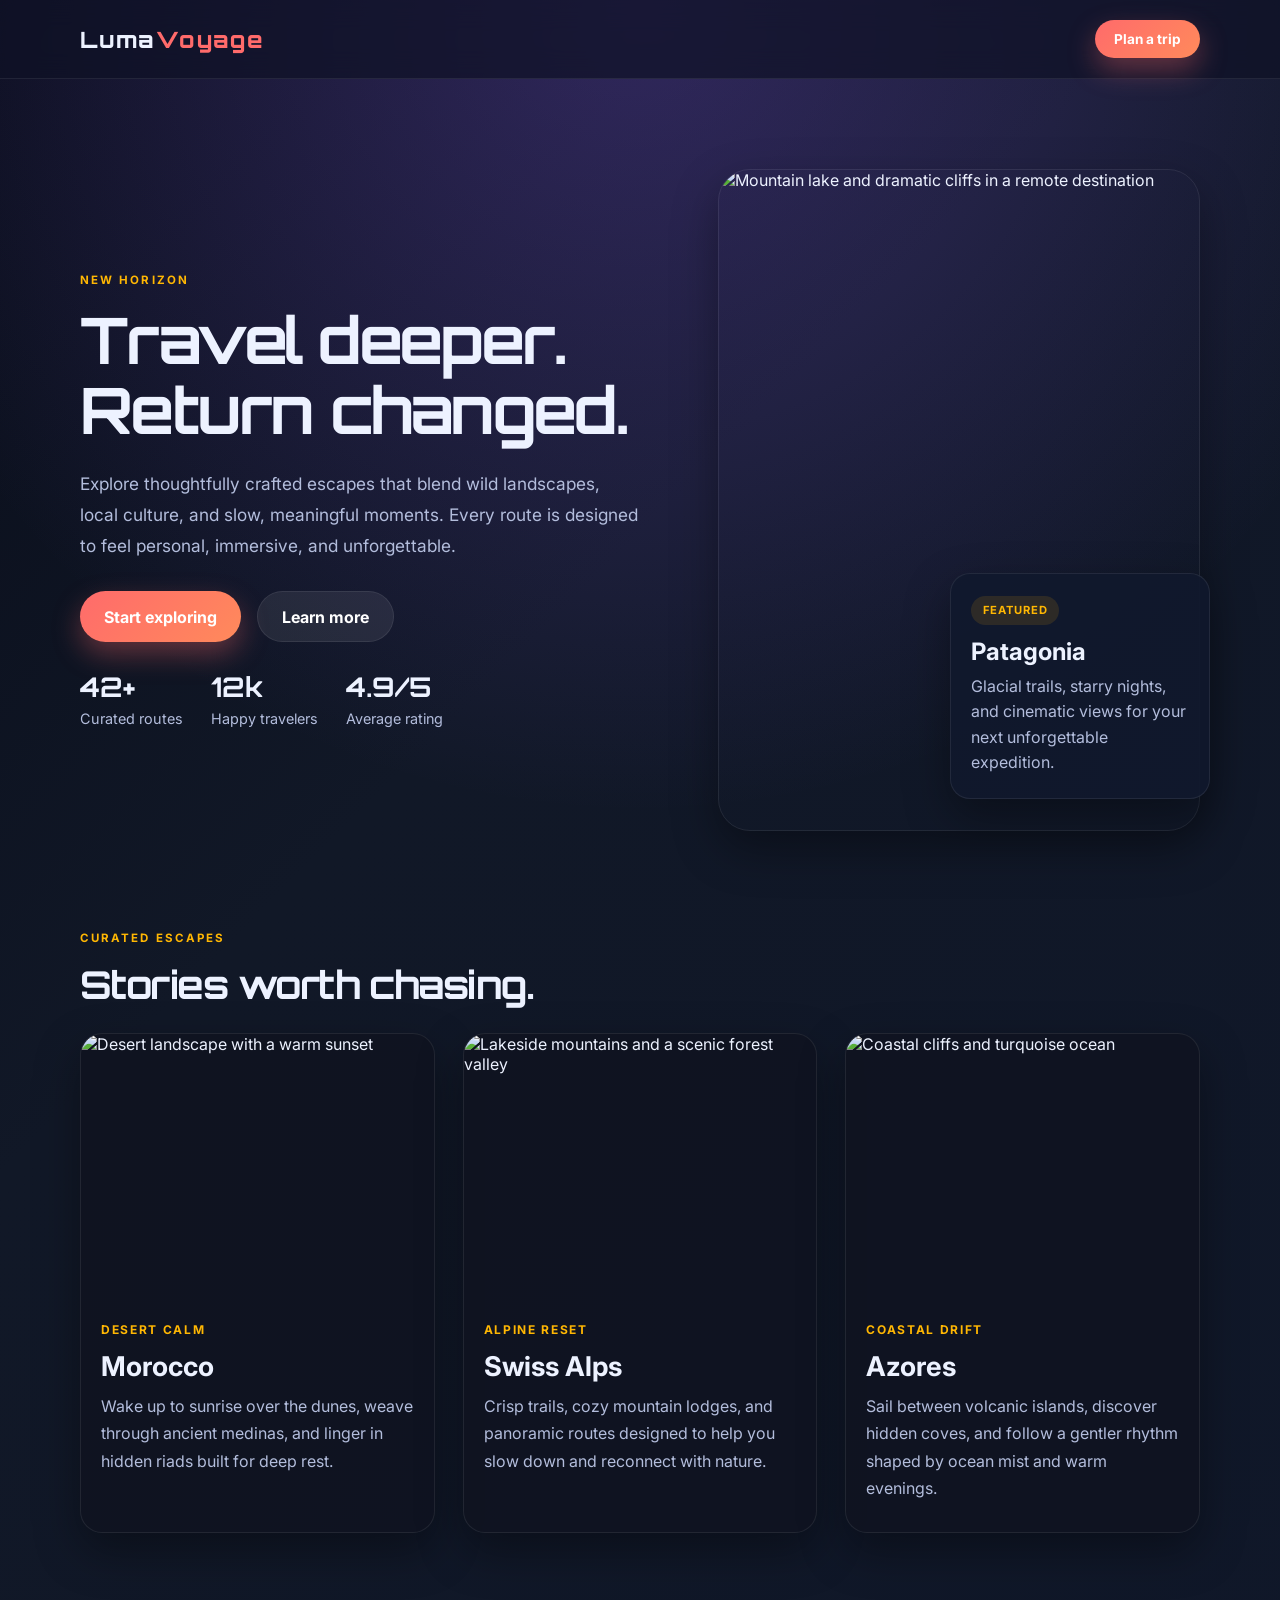
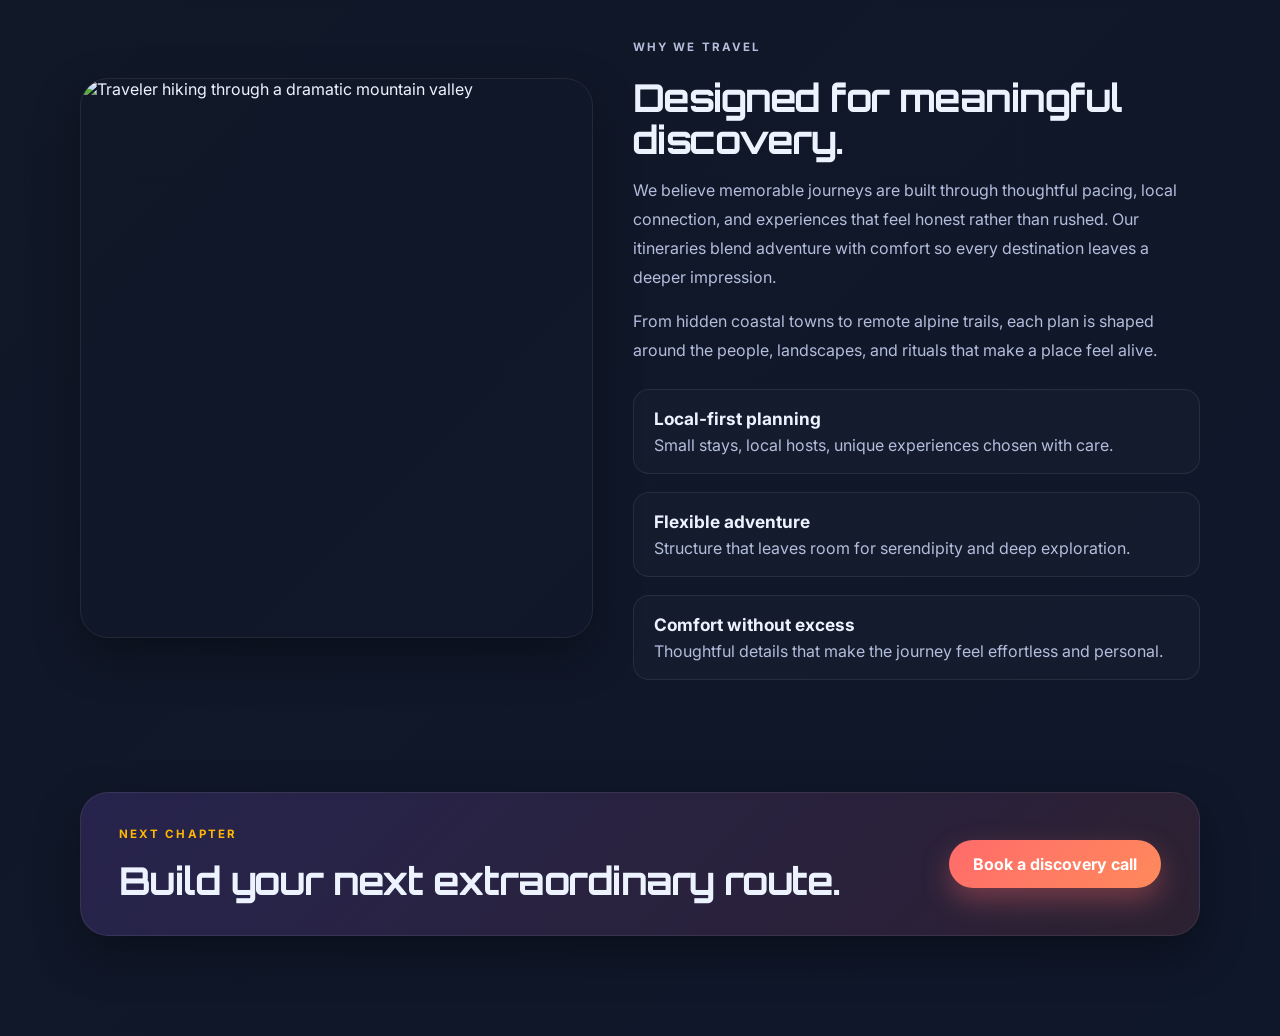
==== commit b5b79ffa: "delete" ====
--- a/index.html
+++ b/index.html
@@ -21,17 +21,11 @@
       <div class="container nav">
         <a href="#top" class="logo" aria-label="LumaVoyage home">Luma<span>Voyage</span></a>
 
-        <nav class="menu" aria-label="Main navigation">
-          <a href="#stories" class="active">Stories</a>
-          <a href="#about">About</a>
-          <a href="#discover">Discover</a>
-          <a href="#journal">Journal</a>
-        </nav>
 
         <a href="#discover" class="button button-small">Plan a trip</a>
       </div>
     </header>
-    
+
     <main id="top">
       <section class="hero">
         <div class="container hero-content">
